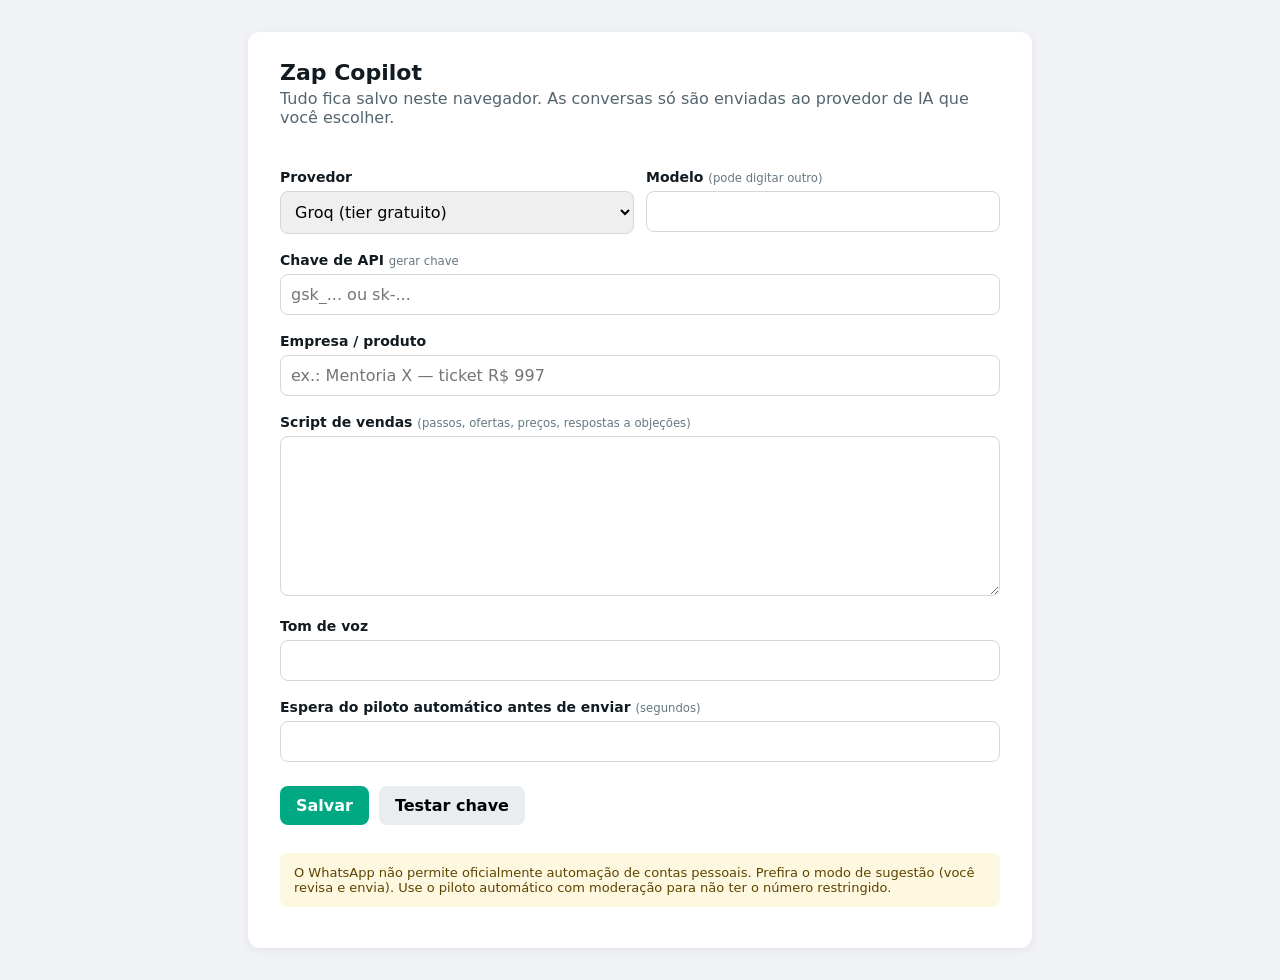
==== src/options.html @ 41220118 "Zap Copilot v0.1.0: IA de vendas para o WhatsApp Web (OpenAI/Groq)" ====
<!doctype html>
<html lang="pt-BR">
<head>
  <meta charset="utf-8" />
  <title>Zap Copilot — Configurações</title>
  <style>
    body { font-family: system-ui, -apple-system, Segoe UI, sans-serif; background: #f0f2f5; color: #111b21; margin: 0; }
    main { max-width: 720px; margin: 32px auto; background: #fff; border-radius: 12px; padding: 28px 32px; box-shadow: 0 2px 10px rgba(0,0,0,.06); }
    h1 { margin: 0 0 4px; font-size: 22px; }
    p.sub { margin: 0 0 24px; color: #54656f; }
    label { display: block; font-weight: 600; margin: 18px 0 6px; font-size: 14px; }
    small { color: #667781; font-weight: 400; }
    input, select, textarea { width: 100%; box-sizing: border-box; padding: 10px; border: 1px solid #d1d7db; border-radius: 8px; font: inherit; }
    textarea { min-height: 160px; }
    .row { display: flex; gap: 12px; } .row > div { flex: 1; }
    .actions { display: flex; gap: 10px; margin-top: 24px; align-items: center; }
    button { padding: 10px 16px; border: 0; border-radius: 8px; cursor: pointer; font: inherit; font-weight: 600; }
    #save { background: #00a884; color: #fff; } #test { background: #e9edef; }
    #msg { color: #54656f; } #msg.err { color: #b3261e; }
    .note { margin-top: 28px; padding: 12px 14px; background: #fff8e1; border-radius: 8px; font-size: 13px; color: #5c4400; }
  </style>
</head>
<body>
<main>
  <h1>Zap Copilot</h1>
  <p class="sub">Tudo fica salvo neste navegador. As conversas só são enviadas ao provedor de IA que você escolher.</p>

  <div class="row">
    <div>
      <label for="provider">Provedor</label>
      <select id="provider"></select>
    </div>
    <div>
      <label for="model">Modelo <small>(pode digitar outro)</small></label>
      <input id="model" list="models" />
      <datalist id="models"></datalist>
    </div>
  </div>

  <label for="apiKey">Chave de API <small><a id="keyLink" target="_blank" rel="noopener">gerar chave</a></small></label>
  <input id="apiKey" type="password" autocomplete="off" placeholder="gsk_... ou sk-..." />

  <label for="businessName">Empresa / produto</label>
  <input id="businessName" placeholder="ex.: Mentoria X — ticket R$ 997" />

  <label for="salesScript">Script de vendas <small>(passos, ofertas, preços, respostas a objeções)</small></label>
  <textarea id="salesScript"></textarea>

  <label for="tone">Tom de voz</label>
  <input id="tone" />

  <label for="autoSendDelaySec">Espera do piloto automático antes de enviar <small>(segundos)</small></label>
  <input id="autoSendDelaySec" type="number" min="3" max="600" />

  <div class="actions">
    <button id="save">Salvar</button>
    <button id="test">Testar chave</button>
    <span id="msg"></span>
  </div>

  <p class="note">O WhatsApp não permite oficialmente automação de contas pessoais. Prefira o modo de sugestão (você revisa e envia). Use o piloto automático com moderação para não ter o número restringido.</p>
</main>
<script type="module" src="options.js"></script>
</body>
</html>
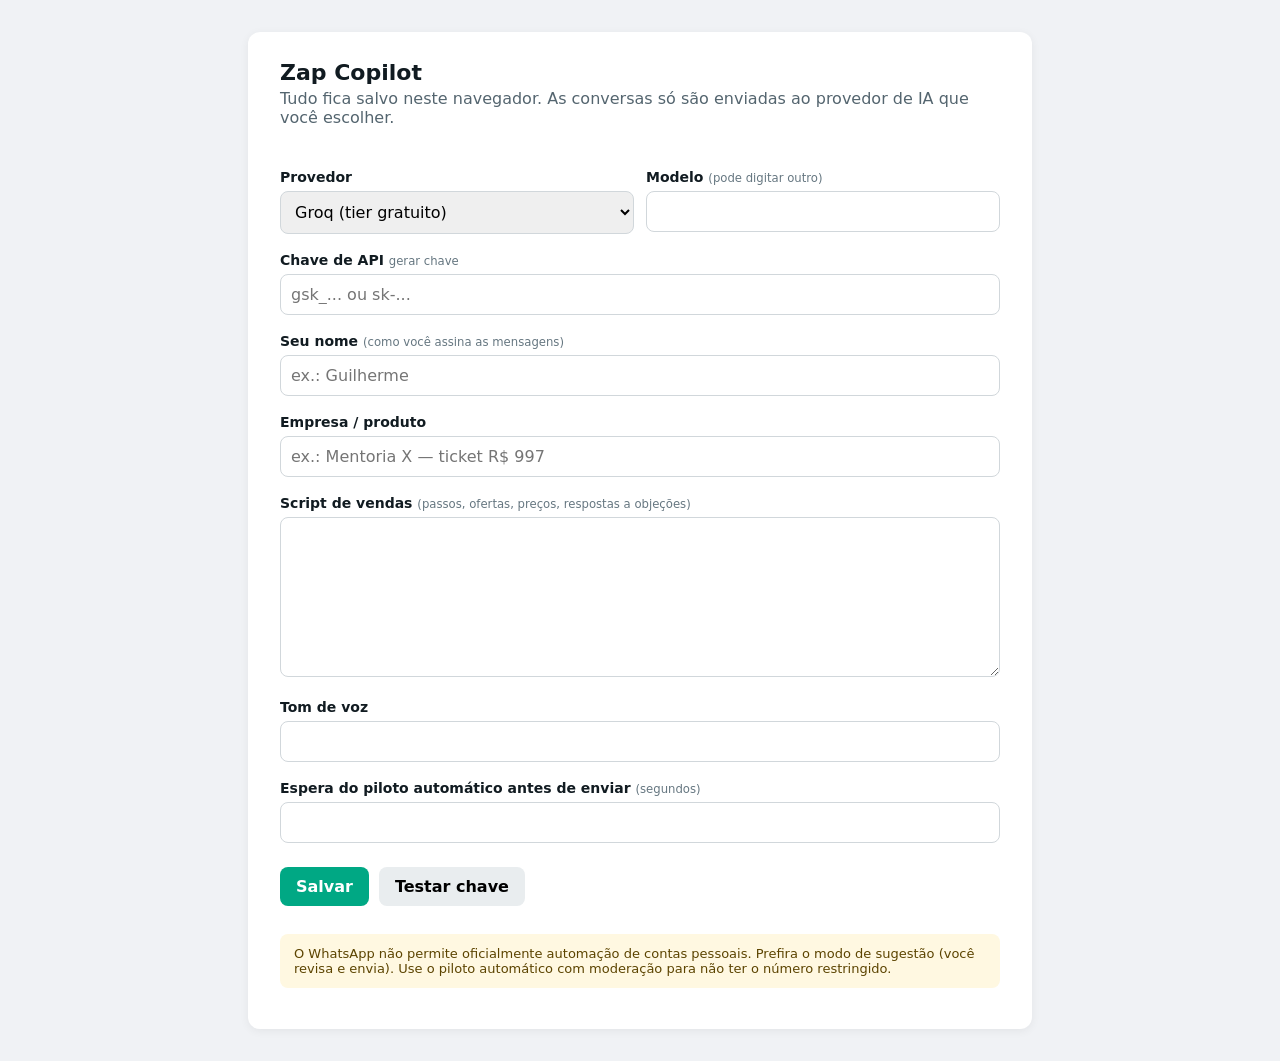
==== commit 5d78522d: "Campo 'Seu nome' e regra contra nomes inventados nas respostas" ====
--- a/src/options.html
+++ b/src/options.html
@@ -40,6 +40,9 @@
   <label for="apiKey">Chave de API <small><a id="keyLink" target="_blank" rel="noopener">gerar chave</a></small></label>
   <input id="apiKey" type="password" autocomplete="off" placeholder="gsk_... ou sk-..." />
 
+  <label for="sellerName">Seu nome <small>(como você assina as mensagens)</small></label>
+  <input id="sellerName" placeholder="ex.: Guilherme" />
+
   <label for="businessName">Empresa / produto</label>
   <input id="businessName" placeholder="ex.: Mentoria X — ticket R$ 997" />
 
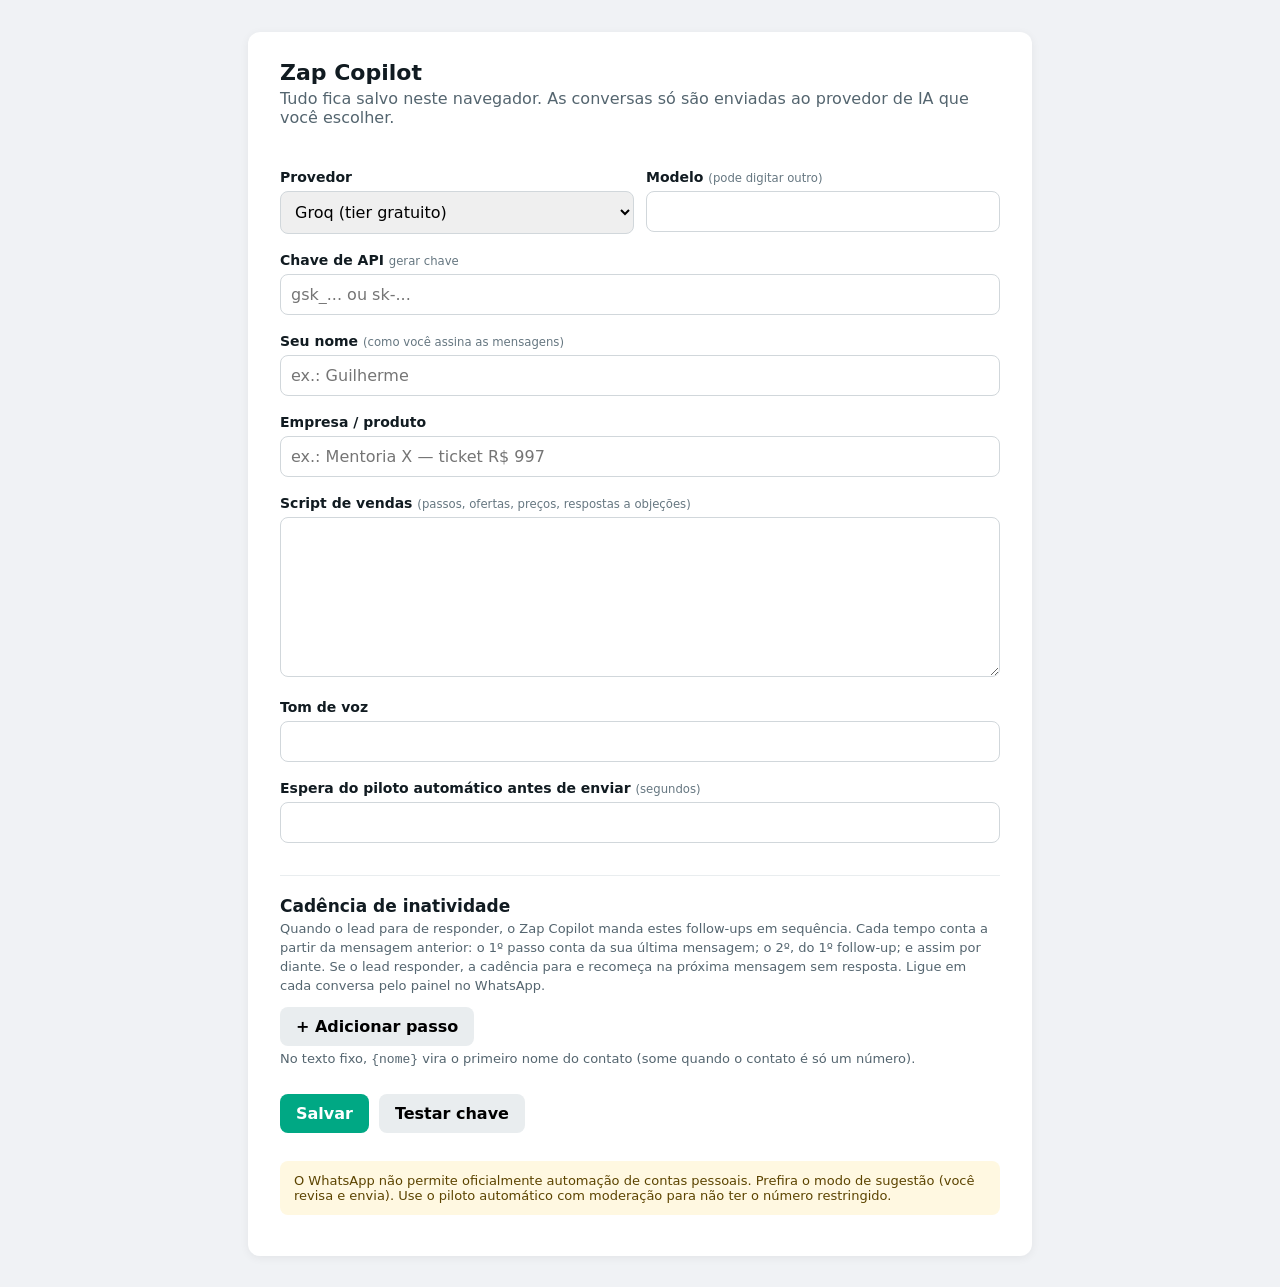
==== commit 8cd45310: "v0.3.0: follow-up sugerido pela IA com aprovação e cadência de inatividade configurável" ====
--- a/src/options.html
+++ b/src/options.html
@@ -17,6 +17,17 @@
     button { padding: 10px 16px; border: 0; border-radius: 8px; cursor: pointer; font: inherit; font-weight: 600; }
     #save { background: #00a884; color: #fff; } #test { background: #e9edef; }
     #msg { color: #54656f; } #msg.err { color: #b3261e; }
+    h2 { font-size: 17px; margin: 32px 0 4px; padding-top: 20px; border-top: 1px solid #e9edef; }
+    .help { color: #54656f; font-size: 13px; margin: 4px 0 12px; line-height: 1.45; }
+    .step { border: 1px solid #d1d7db; border-radius: 10px; padding: 12px; margin-bottom: 10px; }
+    .step-head { display: flex; gap: 10px; align-items: center; flex-wrap: wrap; }
+    .step-head b { min-width: 64px; }
+    .step-head input[type=number] { width: 90px; }
+    .step-head select { width: auto; }
+    .step-head .grow { flex: 1; }
+    .step textarea { min-height: 70px; margin-top: 10px; }
+    .step .remove { background: none; color: #b3261e; padding: 6px 8px; }
+    button.ghost { background: #e9edef; }
     .note { margin-top: 28px; padding: 12px 14px; background: #fff8e1; border-radius: 8px; font-size: 13px; color: #5c4400; }
   </style>
 </head>
@@ -55,6 +66,12 @@
   <label for="autoSendDelaySec">Espera do piloto automático antes de enviar <small>(segundos)</small></label>
   <input id="autoSendDelaySec" type="number" min="3" max="600" />
 
+  <h2>Cadência de inatividade</h2>
+  <p class="help">Quando o lead para de responder, o Zap Copilot manda estes follow-ups em sequência. Cada tempo conta a partir da mensagem anterior: o 1º passo conta da sua última mensagem; o 2º, do 1º follow-up; e assim por diante. Se o lead responder, a cadência para e recomeça na próxima mensagem sem resposta. Ligue em cada conversa pelo painel no WhatsApp.</p>
+  <div id="cadence"></div>
+  <button id="addStep" type="button" class="ghost">+ Adicionar passo</button>
+  <p class="help">No texto fixo, <code>{nome}</code> vira o primeiro nome do contato (some quando o contato é só um número).</p>
+
   <div class="actions">
     <button id="save">Salvar</button>
     <button id="test">Testar chave</button>
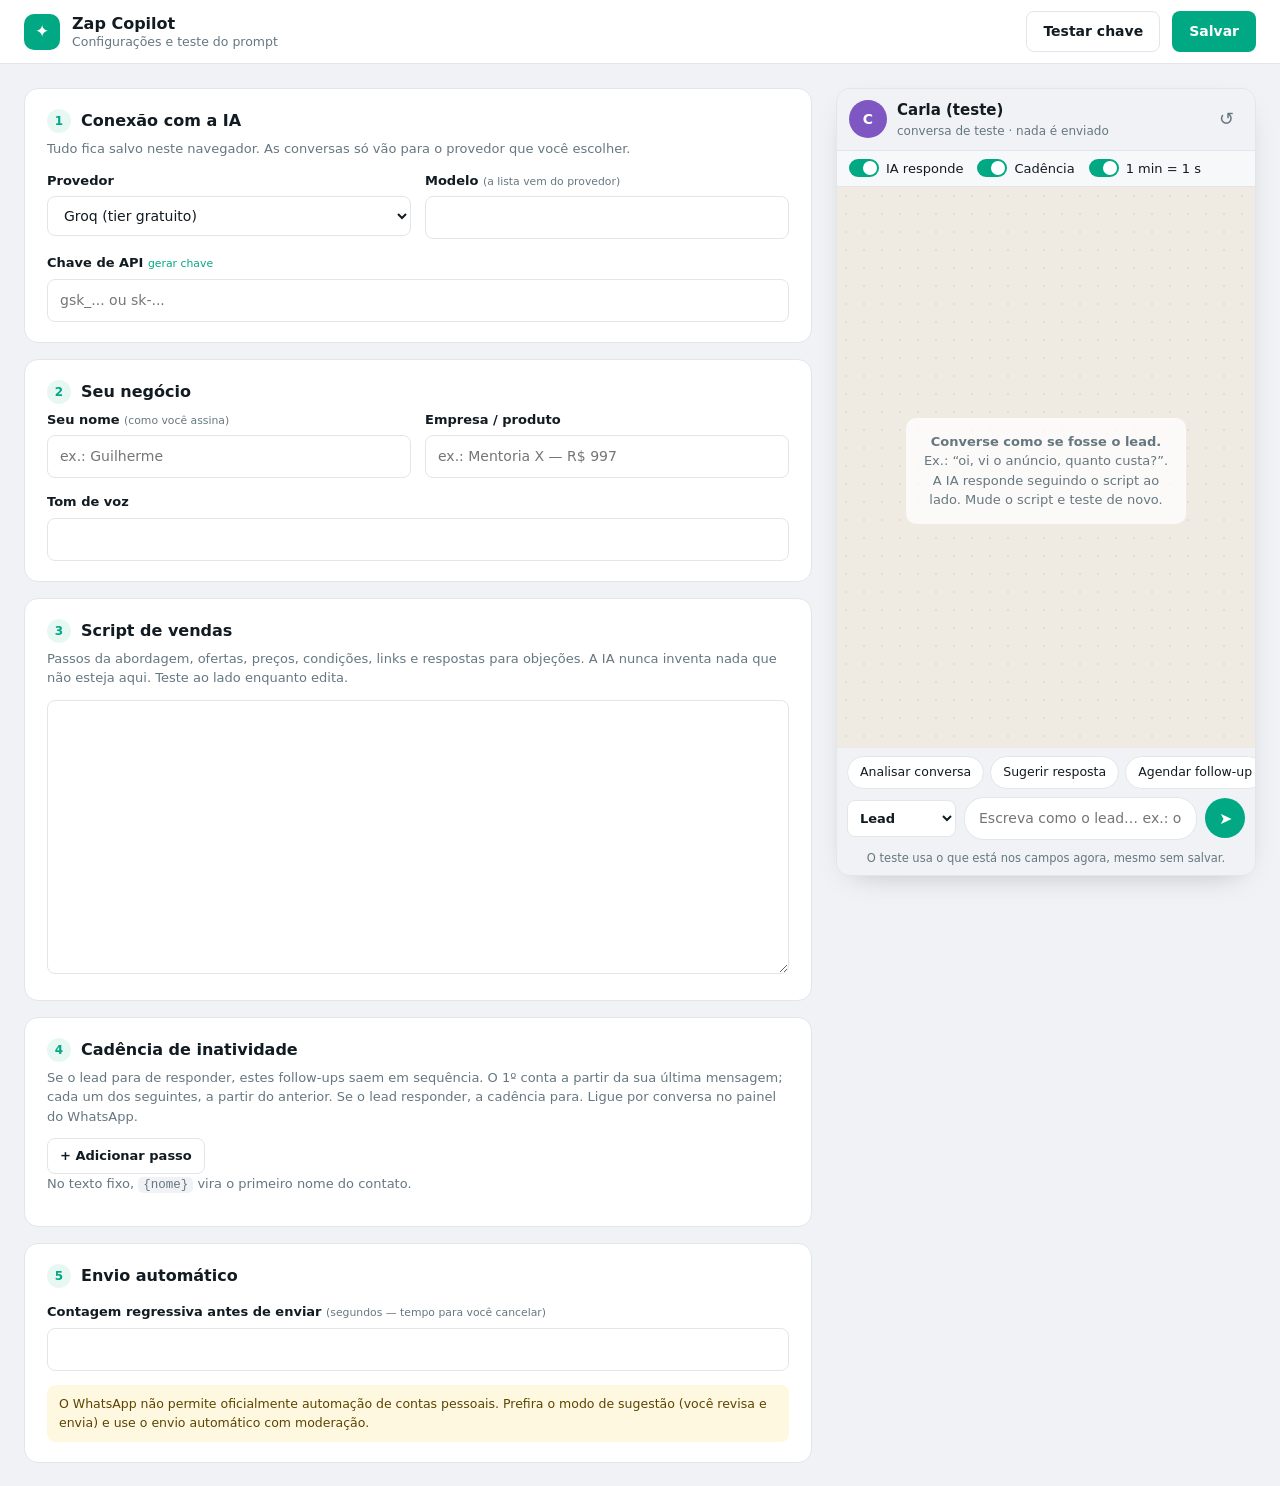
==== commit 7b809cdb: "v0.5.0: Configurações em duas colunas com chat de teste do prompt (lead x IA, análise, follow-up e c" ====
--- a/src/options.html
+++ b/src/options.html
@@ -3,83 +3,113 @@
 <head>
   <meta charset="utf-8" />
   <title>Zap Copilot — Configurações</title>
-  <style>
-    body { font-family: system-ui, -apple-system, Segoe UI, sans-serif; background: #f0f2f5; color: #111b21; margin: 0; }
-    main { max-width: 720px; margin: 32px auto; background: #fff; border-radius: 12px; padding: 28px 32px; box-shadow: 0 2px 10px rgba(0,0,0,.06); }
-    h1 { margin: 0 0 4px; font-size: 22px; }
-    p.sub { margin: 0 0 24px; color: #54656f; }
-    label { display: block; font-weight: 600; margin: 18px 0 6px; font-size: 14px; }
-    small { color: #667781; font-weight: 400; }
-    input, select, textarea { width: 100%; box-sizing: border-box; padding: 10px; border: 1px solid #d1d7db; border-radius: 8px; font: inherit; }
-    textarea { min-height: 160px; }
-    .row { display: flex; gap: 12px; } .row > div { flex: 1; }
-    .actions { display: flex; gap: 10px; margin-top: 24px; align-items: center; }
-    button { padding: 10px 16px; border: 0; border-radius: 8px; cursor: pointer; font: inherit; font-weight: 600; }
-    #save { background: #00a884; color: #fff; } #test { background: #e9edef; }
-    #msg { color: #54656f; } #msg.err { color: #b3261e; }
-    h2 { font-size: 17px; margin: 32px 0 4px; padding-top: 20px; border-top: 1px solid #e9edef; }
-    .help { color: #54656f; font-size: 13px; margin: 4px 0 12px; line-height: 1.45; }
-    .step { border: 1px solid #d1d7db; border-radius: 10px; padding: 12px; margin-bottom: 10px; }
-    .step-head { display: flex; gap: 10px; align-items: center; flex-wrap: wrap; }
-    .step-head b { min-width: 64px; }
-    .step-head input[type=number] { width: 90px; }
-    .step-head select { width: auto; }
-    .step-head .grow { flex: 1; }
-    .step textarea { min-height: 70px; margin-top: 10px; }
-    .step .remove { background: none; color: #b3261e; padding: 6px 8px; }
-    button.ghost { background: #e9edef; }
-    .note { margin-top: 28px; padding: 12px 14px; background: #fff8e1; border-radius: 8px; font-size: 13px; color: #5c4400; }
-  </style>
+  <link rel="stylesheet" href="options.css" />
 </head>
 <body>
-<main>
-  <h1>Zap Copilot</h1>
-  <p class="sub">Tudo fica salvo neste navegador. As conversas só são enviadas ao provedor de IA que você escolher.</p>
+<header class="bar">
+  <span class="logo">✦</span>
+  <div class="bar-title"><strong>Zap Copilot</strong><span>Configurações e teste do prompt</span></div>
+  <span id="msg"></span>
+  <button id="test" class="btn ghost">Testar chave</button>
+  <button id="save" class="btn primary">Salvar</button>
+</header>
 
-  <div class="row">
-    <div>
-      <label for="provider">Provedor</label>
-      <select id="provider"></select>
+<div class="layout">
+  <!-- ---------------- Coluna de configurações ---------------- -->
+  <main class="settings">
+    <section class="card">
+      <h2><span class="n">1</span> Conexão com a IA</h2>
+      <p class="help">Tudo fica salvo neste navegador. As conversas só vão para o provedor que você escolher.</p>
+      <div class="row">
+        <div>
+          <label for="provider">Provedor</label>
+          <select id="provider"></select>
+        </div>
+        <div>
+          <label for="model">Modelo <small>(a lista vem do provedor)</small></label>
+          <input id="model" list="models" />
+          <datalist id="models"></datalist>
+        </div>
+      </div>
+      <label for="apiKey">Chave de API <small><a id="keyLink" target="_blank" rel="noopener">gerar chave</a></small></label>
+      <input id="apiKey" type="password" autocomplete="off" placeholder="gsk_... ou sk-..." />
+    </section>
+
+    <section class="card">
+      <h2><span class="n">2</span> Seu negócio</h2>
+      <div class="row">
+        <div>
+          <label for="sellerName">Seu nome <small>(como você assina)</small></label>
+          <input id="sellerName" placeholder="ex.: Guilherme" />
+        </div>
+        <div>
+          <label for="businessName">Empresa / produto</label>
+          <input id="businessName" placeholder="ex.: Mentoria X — R$ 997" />
+        </div>
+      </div>
+      <label for="tone">Tom de voz</label>
+      <input id="tone" />
+    </section>
+
+    <section class="card grow">
+      <h2><span class="n">3</span> Script de vendas</h2>
+      <p class="help">Passos da abordagem, ofertas, preços, condições, links e respostas para objeções. A IA nunca inventa nada que não esteja aqui. Teste ao lado enquanto edita.</p>
+      <textarea id="salesScript" rows="12"></textarea>
+    </section>
+
+    <section class="card">
+      <h2><span class="n">4</span> Cadência de inatividade</h2>
+      <p class="help">Se o lead para de responder, estes follow-ups saem em sequência. O 1º conta a partir da sua última mensagem; cada um dos seguintes, a partir do anterior. Se o lead responder, a cadência para. Ligue por conversa no painel do WhatsApp.</p>
+      <div id="cadence"></div>
+      <button id="addStep" type="button" class="btn ghost small">+ Adicionar passo</button>
+      <p class="help">No texto fixo, <code>{nome}</code> vira o primeiro nome do contato.</p>
+    </section>
+
+    <section class="card">
+      <h2><span class="n">5</span> Envio automático</h2>
+      <label for="autoSendDelaySec">Contagem regressiva antes de enviar <small>(segundos — tempo para você cancelar)</small></label>
+      <input id="autoSendDelaySec" type="number" min="3" max="600" />
+      <p class="note">O WhatsApp não permite oficialmente automação de contas pessoais. Prefira o modo de sugestão (você revisa e envia) e use o envio automático com moderação.</p>
+    </section>
+  </main>
+
+  <!-- ---------------- Chat de teste ---------------- -->
+  <aside class="tester">
+    <div class="tc-head">
+      <span class="tc-av" id="tc-av">C</span>
+      <div class="tc-who">
+        <input id="tc-lead" value="Carla (teste)" title="Nome do lead de teste" />
+        <span>conversa de teste · nada é enviado</span>
+      </div>
+      <button id="tc-reset" class="tc-icon" title="Recomeçar teste">↺</button>
     </div>
-    <div>
-      <label for="model">Modelo <small>(pode digitar outro)</small></label>
-      <input id="model" list="models" />
-      <datalist id="models"></datalist>
+
+    <div class="tc-tools">
+      <label class="tc-toggle" title="A IA responde como vendedor sempre que o lead manda mensagem"><input type="checkbox" id="tc-auto" checked /><span></span>IA responde</label>
+      <label class="tc-toggle" title="Simula a cadência de inatividade configurada à esquerda"><input type="checkbox" id="tc-cadence" checked /><span></span>Cadência</label>
+      <label class="tc-toggle" title="Cada minuto da cadência e dos follow-ups vira 1 segundo"><input type="checkbox" id="tc-fast" checked /><span></span>1 min = 1 s</label>
     </div>
-  </div>
 
-  <label for="apiKey">Chave de API <small><a id="keyLink" target="_blank" rel="noopener">gerar chave</a></small></label>
-  <input id="apiKey" type="password" autocomplete="off" placeholder="gsk_... ou sk-..." />
+    <div class="tc-msgs" id="tc-msgs"></div>
+    <div class="tc-timer" id="tc-timer" hidden></div>
 
-  <label for="sellerName">Seu nome <small>(como você assina as mensagens)</small></label>
-  <input id="sellerName" placeholder="ex.: Guilherme" />
+    <div class="tc-actions">
+      <button id="tc-analyze" class="chip-btn">Analisar conversa</button>
+      <button id="tc-suggest" class="chip-btn">Sugerir resposta</button>
+      <button id="tc-followup" class="chip-btn">Agendar follow-up</button>
+    </div>
+    <div class="tc-compose">
+      <select id="tc-as" title="Quem está escrevendo">
+        <option value="lead">Lead</option>
+        <option value="me">Vendedor</option>
+      </select>
+      <input id="tc-input" placeholder="Escreva como o lead… ex.: oi, quanto custa?" autocomplete="off" />
+      <button id="tc-send" class="tc-send" title="Enviar">➤</button>
+    </div>
+    <p class="tc-hint">O teste usa o que está nos campos agora, mesmo sem salvar.</p>
+  </aside>
+</div>
 
-  <label for="businessName">Empresa / produto</label>
-  <input id="businessName" placeholder="ex.: Mentoria X — ticket R$ 997" />
-
-  <label for="salesScript">Script de vendas <small>(passos, ofertas, preços, respostas a objeções)</small></label>
-  <textarea id="salesScript"></textarea>
-
-  <label for="tone">Tom de voz</label>
-  <input id="tone" />
-
-  <label for="autoSendDelaySec">Espera do piloto automático antes de enviar <small>(segundos)</small></label>
-  <input id="autoSendDelaySec" type="number" min="3" max="600" />
-
-  <h2>Cadência de inatividade</h2>
-  <p class="help">Quando o lead para de responder, o Zap Copilot manda estes follow-ups em sequência. Cada tempo conta a partir da mensagem anterior: o 1º passo conta da sua última mensagem; o 2º, do 1º follow-up; e assim por diante. Se o lead responder, a cadência para e recomeça na próxima mensagem sem resposta. Ligue em cada conversa pelo painel no WhatsApp.</p>
-  <div id="cadence"></div>
-  <button id="addStep" type="button" class="ghost">+ Adicionar passo</button>
-  <p class="help">No texto fixo, <code>{nome}</code> vira o primeiro nome do contato (some quando o contato é só um número).</p>
-
-  <div class="actions">
-    <button id="save">Salvar</button>
-    <button id="test">Testar chave</button>
-    <span id="msg"></span>
-  </div>
-
-  <p class="note">O WhatsApp não permite oficialmente automação de contas pessoais. Prefira o modo de sugestão (você revisa e envia). Use o piloto automático com moderação para não ter o número restringido.</p>
-</main>
 <script type="module" src="options.js"></script>
 </body>
 </html>
--- a/src/options.css
+++ b/src/options.css
@@ -0,0 +1,114 @@
+:root {
+  --bg: #f0f2f5;
+  --surface: #ffffff;
+  --line: #e2e6ea;
+  --text: #111b21;
+  --muted: #667781;
+  --accent: #00a884;
+  --accent-soft: #e7f8f3;
+  --danger: #c62828;
+  --wa-bg: #efeae2;
+  --wa-in: #ffffff;
+  --wa-out: #d9fdd3;
+}
+* { box-sizing: border-box; }
+html, body { height: 100%; }
+body { margin: 0; background: var(--bg); color: var(--text); font: 14px/1.5 "Segoe UI", Roboto, system-ui, -apple-system, sans-serif; }
+a { color: var(--accent); }
+code { background: var(--bg); border-radius: 5px; padding: 1px 5px; font-size: 12.5px; }
+
+/* ---------- Barra superior ---------- */
+.bar { position: sticky; top: 0; z-index: 5; height: 64px; display: flex; align-items: center; gap: 12px; padding: 0 24px; background: var(--surface); border-bottom: 1px solid var(--line); }
+.logo { width: 36px; height: 36px; border-radius: 10px; display: grid; place-items: center; background: var(--accent); color: #fff; font-size: 17px; }
+.bar-title { display: flex; flex-direction: column; line-height: 1.25; margin-right: auto; }
+.bar-title strong { font-size: 16px; }
+.bar-title span { color: var(--muted); font-size: 12.5px; }
+#msg { color: var(--muted); font-size: 13px; max-width: 420px; text-align: right; }
+#msg.err { color: var(--danger); }
+#msg.ok { color: var(--accent); }
+
+.btn { border: 1px solid transparent; border-radius: 8px; padding: 9px 16px; font: inherit; font-weight: 600; cursor: pointer; }
+.btn.primary { background: var(--accent); color: #fff; }
+.btn.primary.dirty { box-shadow: 0 0 0 3px var(--accent-soft); }
+.btn.ghost { background: transparent; border-color: var(--line); color: var(--text); }
+.btn.ghost:hover { background: var(--bg); }
+.btn.small { padding: 7px 12px; font-size: 13px; }
+
+/* ---------- Layout ---------- */
+.layout { display: grid; grid-template-columns: minmax(0, 1fr) 420px; gap: 24px; max-width: 1320px; margin: 0 auto; padding: 24px; align-items: start; }
+.settings { display: flex; flex-direction: column; gap: 16px; min-width: 0; }
+.card { background: var(--surface); border: 1px solid var(--line); border-radius: 14px; padding: 20px 22px; }
+.card h2 { display: flex; align-items: center; gap: 10px; margin: 0 0 6px; font-size: 16px; }
+.card h2 .n { width: 24px; height: 24px; border-radius: 50%; display: grid; place-items: center; background: var(--accent-soft); color: var(--accent); font-size: 12px; }
+.help { margin: 0 0 12px; color: var(--muted); font-size: 13px; }
+label { display: block; font-weight: 600; font-size: 13px; margin: 14px 0 6px; }
+label small { font-weight: 400; color: var(--muted); }
+input, select, textarea { width: 100%; padding: 10px 12px; border: 1px solid var(--line); border-radius: 8px; font: inherit; background: var(--surface); color: var(--text); outline: none; }
+input:focus, select:focus, textarea:focus { border-color: var(--accent); box-shadow: 0 0 0 3px var(--accent-soft); }
+textarea { resize: vertical; line-height: 1.5; }
+.row { display: grid; grid-template-columns: 1fr 1fr; gap: 14px; }
+.row label { margin-top: 0; }
+.note { margin: 14px 0 0; padding: 10px 12px; background: #fff8e1; border-radius: 8px; font-size: 12.5px; color: #5c4400; }
+
+/* Cadência */
+.step { border: 1px solid var(--line); border-radius: 10px; padding: 10px 12px; margin-bottom: 8px; }
+.step-head { display: flex; gap: 8px; align-items: center; flex-wrap: wrap; }
+.step-head b { min-width: 56px; }
+.step-head input[type=number] { width: 80px; }
+.step-head select { width: auto; }
+.step-head .grow { flex: 1; color: var(--muted); font-size: 13px; }
+.step textarea { margin-top: 8px; min-height: 60px; }
+.step .remove { border: 0; background: none; color: var(--danger); cursor: pointer; font: inherit; font-size: 13px; }
+
+/* ---------- Chat de teste ---------- */
+.tester { position: sticky; top: 88px; height: calc(100vh - 112px); min-height: 560px; display: flex; flex-direction: column; border-radius: 14px; overflow: hidden; border: 1px solid var(--line); background: var(--wa-bg); box-shadow: 0 10px 30px -18px rgba(11, 20, 26, .35); }
+.tc-head { display: flex; align-items: center; gap: 10px; padding: 10px 12px; background: #f0f2f5; border-bottom: 1px solid var(--line); }
+.tc-av { width: 38px; height: 38px; border-radius: 50%; background: #7e57c2; color: #fff; display: grid; place-items: center; font-weight: 600; flex: none; }
+.tc-who { flex: 1; min-width: 0; display: flex; flex-direction: column; }
+.tc-who input { border: 0; background: transparent; padding: 0; font-weight: 600; font-size: 15px; box-shadow: none; }
+.tc-who span { color: var(--muted); font-size: 12px; }
+.tc-icon { width: 34px; height: 34px; border: 0; border-radius: 8px; background: transparent; font-size: 18px; color: var(--muted); cursor: pointer; }
+.tc-icon:hover { background: var(--line); color: var(--text); }
+
+.tc-tools { display: flex; gap: 14px; padding: 8px 12px; background: #f7f8fa; border-bottom: 1px solid var(--line); font-size: 12.5px; flex-wrap: wrap; }
+.tc-toggle { display: inline-flex; align-items: center; gap: 7px; margin: 0; font-weight: 500; cursor: pointer; }
+.tc-toggle input { display: none; }
+.tc-toggle span { width: 30px; height: 18px; border-radius: 99px; background: #c9d0d5; position: relative; transition: background .2s; flex: none; }
+.tc-toggle span::after { content: ""; position: absolute; top: 2px; left: 2px; width: 14px; height: 14px; border-radius: 50%; background: #fff; transition: transform .2s; }
+.tc-toggle input:checked + span { background: var(--accent); }
+.tc-toggle input:checked + span::after { transform: translateX(12px); }
+
+.tc-msgs { flex: 1; overflow-y: auto; padding: 14px 14px 8px; display: flex; flex-direction: column; gap: 5px;
+  background: var(--wa-bg) radial-gradient(#e4ddd3 1px, transparent 1px) 0 0/18px 18px; }
+.tc-empty { margin: auto; text-align: center; color: var(--muted); font-size: 13px; max-width: 280px; background: rgba(255,255,255,.75); padding: 14px 16px; border-radius: 10px; }
+.m { max-width: 82%; padding: 6px 9px 7px; border-radius: 8px; font-size: 14px; line-height: 1.4; box-shadow: 0 1px .5px rgba(11,20,26,.13); white-space: pre-wrap; word-wrap: break-word; }
+.m.in { align-self: flex-start; background: var(--wa-in); }
+.m.out { align-self: flex-end; background: var(--wa-out); }
+.m .meta { display: flex; justify-content: flex-end; gap: 6px; align-items: center; margin-top: 2px; font-size: 10.5px; color: var(--muted); }
+.m .tag { background: rgba(0,168,132,.14); color: #00775e; border-radius: 4px; padding: 0 5px; font-weight: 600; }
+.typing { align-self: flex-end; background: var(--wa-out); border-radius: 8px; padding: 8px 12px; font-size: 13px; color: var(--muted); }
+.sys { align-self: stretch; background: var(--surface); border: 1px solid var(--line); border-radius: 10px; padding: 10px 12px; font-size: 13px; margin: 6px 0; }
+.sys h4 { margin: 0 0 6px; font-size: 12px; text-transform: uppercase; letter-spacing: .04em; color: var(--accent); }
+.sys p { margin: 0 0 4px; }
+.sys .tags { display: flex; gap: 6px; margin-bottom: 6px; }
+.sys .tags span { border: 1px solid var(--line); border-radius: 99px; padding: 1px 8px; font-size: 12px; text-transform: capitalize; }
+.sys .row2 { display: flex; gap: 8px; margin-top: 8px; }
+.sys .row2 button { flex: 1; }
+.sys textarea, .sys input { margin-top: 4px; font-size: 13px; padding: 7px 9px; }
+
+.tc-timer { padding: 6px 12px; font-size: 12px; text-align: center; color: #00775e; background: #e7f8f3; border-top: 1px solid #cdeee3; }
+.tc-actions { display: flex; gap: 6px; padding: 8px 10px 0; background: #f0f2f5; overflow-x: auto; }
+.chip-btn { flex: none; border: 1px solid var(--line); background: var(--surface); border-radius: 99px; padding: 6px 12px; font: inherit; font-size: 12.5px; cursor: pointer; color: var(--text); }
+.chip-btn:hover { border-color: var(--accent); color: var(--accent); }
+.chip-btn:disabled { opacity: .5; cursor: progress; }
+.tc-compose { display: flex; gap: 8px; align-items: center; padding: 8px 10px 10px; background: #f0f2f5; }
+.tc-compose select { width: auto; padding: 9px 8px; font-size: 13px; font-weight: 600; }
+.tc-compose input { flex: 1; border-radius: 20px; padding: 10px 14px; }
+.tc-send { width: 40px; height: 40px; flex: none; border: 0; border-radius: 50%; background: var(--accent); color: #fff; font-size: 16px; cursor: pointer; }
+.tc-hint { margin: 0; padding: 0 12px 8px; background: #f0f2f5; color: var(--muted); font-size: 11.5px; text-align: center; }
+.tc-err { align-self: center; background: #fdecea; color: var(--danger); border-radius: 8px; padding: 6px 10px; font-size: 12.5px; }
+
+@media (max-width: 1000px) {
+  .layout { grid-template-columns: 1fr; }
+  .tester { position: static; height: 640px; }
+}
